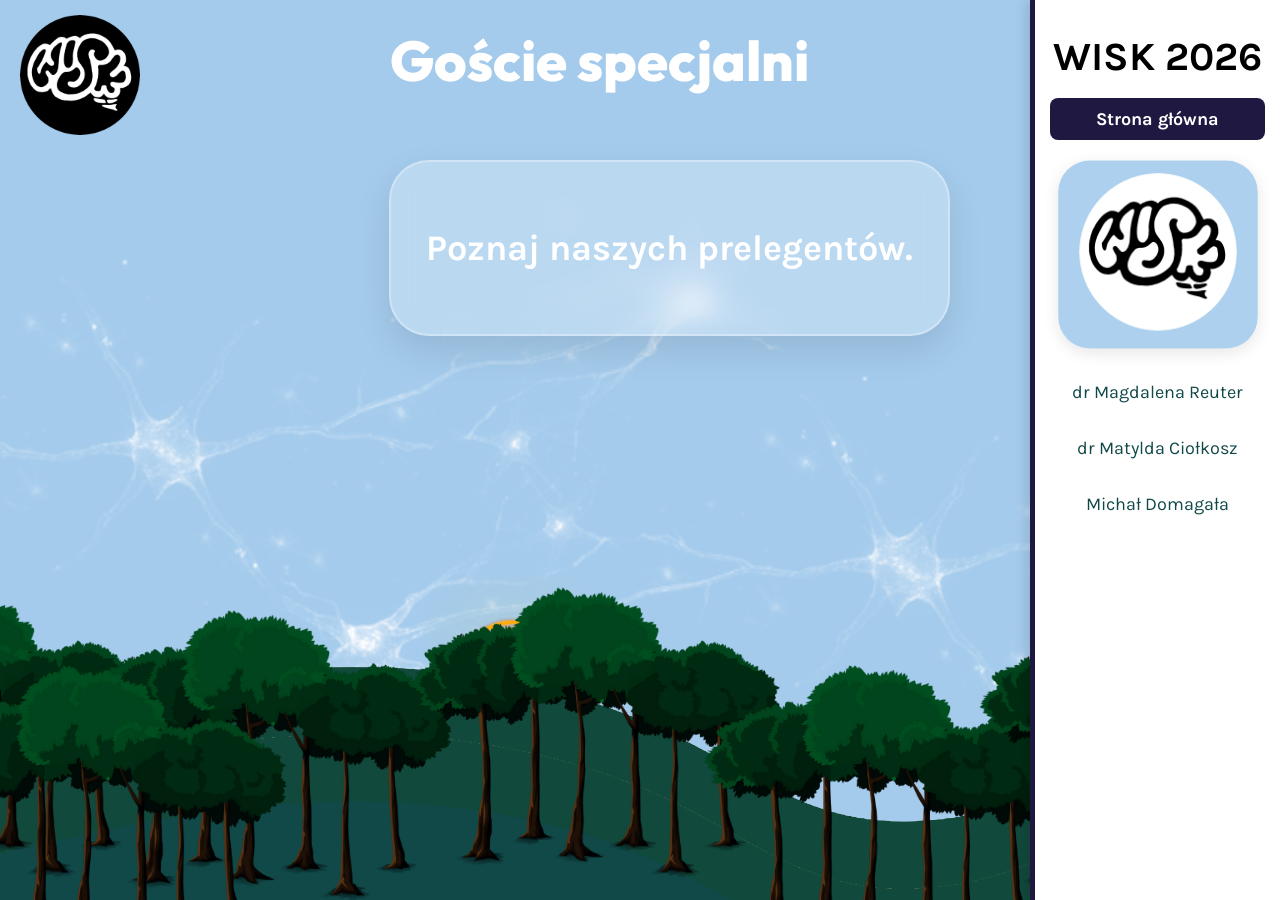
==== prelegenci.html @ db7f02d8 "Add files via upload" ====
<!DOCTYPE html>
<html lang="pl">

<head>
    <meta charset="UTF-8">
    <meta name="viewport" content="width=device-width, initial-scale=1.0">
    <title>WISK 2026 - Prelegenci</title>
    <link href="https://fonts.googleapis.com/css2?family=Outfit:wght@600&family=Karla:wght@400;700&display=swap" rel="stylesheet">
    <link rel="stylesheet" href="styles.css">
    <link rel="stylesheet" href="themes.css">
</head>

<body class="prelegenci-page">
    <button class="hamburger-menu" aria-label="Toggle menu">
        &#9776;
    </button>

    <nav class="side-menu right-menu">
        <h2 class="title">WISK 2026</h2>
        <ul id="menu-list">
            <li class="menu-terminarz"><a href="index.html#speakers">Strona główna</a></li>
            <li class="logo">
                <a href="#home"><img src="images/11.png" alt="Logo" /></a>
            </li>
            <li><a href="#one">dr Magdalena Reuter</a></li>
            <li><a href="#two">dr Matylda Ciołkosz</a></li>
            <li><a href="#three">Michał Domagała</a></li>
        </ul>
    </nav>

    <main>
        <section id="home" class="section sunrise section-right">
            <li class="logo_uj">
                <a href="https://www.google.com/"><img src="images/14.png" alt="Uniwersytet" /></a>
            </li>
            <h1>Goście specjalni</h1>
            <div class="content-cloud">
                <h2>Poznaj naszych prelegentów.</h2>
            </div>
        </section>

        <section id="one" class="section light_mountains section-right">
            <h1>dr Magdalena Reuter</h1>
            <div class="content-cloud scrollable-cloud">
                <h2>Metoda mikrofenomenologiczna w badaniu subiektywnego doświadczenia.</h2>
                <p>Celem wystąpienia i warsztatów jest zaprezentowanie metody wywiadu mikrofenomenologicznego jako drugoosobowej metody w badaniu doświadczenia. Jest
to empiryczna metoda fenomenologiczna zaproponowana przez francuską fenomenolożkę Claire Petitmengin (2006). Metoda ta odpowiada na wyzwania
współczesnych problemów kognitywistyki związanych z koniecznością badania doświadczenia z perspektywy osoby badanej. Metoda ta nazywana jest drugoosobową,
gdyż osoba przeprowadzająca wywiad wchodzi w relację drugoosobową z osobą badaną, kierując wywiadem w taki sposób, aby wydobyć strukturę badanego
doświadczenia. Polega ona na przeprowadzeniu wywiadów częściowo ustrukturyzowanych na temat różnego typu doświadczeń. Może to dotyczyć zarówno
doświadczeń z odległej przeszłości jak i doświadczeń, które wystąpiły tuż przed przeprowadzeniem wywiadu: mamy więc dwa typy doświadczeń – wywoływane lub
prowokowane. Wywiad polega na wprowadzeniu badanego w stan ewokacji, czyli przywołania doświadczenia i zadawaniu pytań w taki sposób by badany skupiał się
na tym doświadczeniu a nie uogólnieniach, kontekście czy reprezentacjach nie mających z nim nic wspólnego. Celem badania jest też prowadzenie wywiadu w taki
sposób, aby wydobyć czasową strukturę doświadczenia (wymiar diachroniczny) oraz skupić się na wybranym momencie doświadczenia (wymiar synchroniczny).
Metoda wywiadu mikrofenomenologicznego, znalazła swoje szerokie zastosowanie praktyczne, zarówno w projektach wpisujących się w nurt badań
kognitywistycznych, jak i szeroko rozumianej fenomenologii. Przykładami takich badań są badania intuicji (C. Petitmengin, 1999; A. Remillieux, 2014), badania
doświadczeń słuchowych (C. Petitmengin et al. 2009), badanie radzenia sobie ze zmianą (A. Remillieux et al. 2010), mikrofenomenologiczne badanie doświadczenia
słynnej „iluzji gumowej ręki” (C. Valenzuela-Moguillansky et al., 2013), badanie wyłaniania się myśli (Petitmengin, 2007; Petitmengin 2016), badanie doświadczenia
ataków padaczki (Petitmengin, 2007), badanie doświadczenia bólu (Valenzuela-Moguillansky, 2013), doświadczeń medytacyjnych (Petitmengin et al., 2019,
Petitmengin et al. 2017), podejmowania decyzji (Petitmengin, et al., 2013), badanie doświadczeń podczas snu (Alcaraz-Sánchez et al., 2022) oraz badanie wizualizacji
narracji (Nowak et al. 2018).</p>
                <p><strong>W wystąpieniu przedstawię główne założenia metody mikrofenomenologicznej oraz pokażę na czym polega przebieg wywiadu. Podczas
warsztatów uczestnicy będą mogli się wcielić w badanych i badaczy i przeprowadzić krótkie wywiady na temat prostych doświadczeń takich jak
zapamiętanie matrycy liczb, wyobrażenie sobie obiektu, przeliterowanie słowa lub doświadczenia słuchania muzyki</strong></p>
            </div>
        </section>

        <section id="two" class="section indigo_trees section-right">
            <h1>dr Matylda Ciołkosz</h1>
            <div class="content-cloud scrollable-cloud">
                <h2>Jak kognitywne są kognitywno-ewolucyjne nauki o religii?</h2>
                <p>Wykład będzie wprowadzeniem do kognitywno-ewolucyjnych nauk o religii (CESR),
zwanych również w Polsce religioznawstwem kognitywnym lub kognitywistyką
religii. Wykład streści historię tej subdyscypliny religioznawstwa oraz wskaże, jakie
są jej główne obszary badawcze i z jakich ustaleń teoretycznych kognitywistyki
czerpie. Wspólnie zastanowimy się, jakie ograniczenia i możliwości wynikają z ram
teoretycznych i metodologicznych przyjętych przez CESR.</p>
            </div>
        </section>

        <section id="three" class="section lavender_mountains section-right">
            <h1>Michał Domagała</h1>
            <div class="content-cloud scrollable-cloud">
                <h2>Zastosowanie technik przetwarzania języka naturalnego w analizie danych tekstowych w psychologii</h2>
                <p>Metody jakościowe w psychologii, oparte na swobodnych wypowiedziach, wywiadach czy opisach własnych
doświadczeń, dostarczają cennych informacji o psychice jednostki, ale często napotykają na ograniczenia związane z
subiektywną interpretacją, brakiem mierzalnych wskaźników oraz czasochłonnością. Rozwiązaniem może być
przetwarzanie języka naturalnego (ang. Natural Language Processing, NLP), zbiór technik pozwalających
automatycznie wydobywać i analizować cechy leksykalne i semantyczne tekstu.
Celem warsztatów jest praktyczne wprowadzenie uczestników w wykorzystanie NLP w psychologii. Uczestnicy będą
pracować na prawdziwych danych tekstowych, takich jak swobodne wypowiedzi, wypracowania czy posty z mediów
społecznościowych. Warsztat rozpocznie się od wprowadzenia prostych technik opartych na częstości słów, poprzez
techniki przybliżające znaczenie semantyczne wypowiedzi i mierzenie podobieństwa między nimi, aż po zaawansowane
modele kontekstowe oparte na neuronowych reprezentacjach języka.
Warsztaty mają za zadanie pokazać, jak dzięki NLP można charakteryzować indywidualne różnice w stylu językowym i
myślowym, analizować znaczenie dominujących pojęć oraz porównywać wypowiedzi pod względem ich treści i
semantyki</p>
            </div>
        </section>
    </main>

    <script src="script.js"></script>
</body>

</html>
---- styles.css ----
:root {
  --white: #FFFFFF;
  --black: hsl(0, 0%, 0%);
  --orange: #FF8C42;
  --light-orange: #F2E6D9;
  --gray-lavender: #8C7B9E;
  --gray-cyan: #3E7C7C;
  --dark-cyan: #114949;
  --dark-indigo: #1f1942;
  --light-gray: #A5A4A4;
  --shadow-color: rgba(0, 0, 0, 0.1);
  --translucent-white: rgba(255, 255, 255, 0.95);
  --side-menu-width: 250px;
}

.partners-container {
    display: flex;
    flex-wrap: wrap;
    gap: 20px;
    justify-content: center;
    width: 100%;
    margin-top: 20px;
}

.partner-cloud {
    background: rgba(164, 203, 236, 0.85);
    color: var(--dark-indigo);
    padding: 15px 30px;
    border-radius: 50px;
    display: flex;
    align-items: center;
    gap: 15px;
    font-size: 1.1rem;
    font-weight: 700;
    backdrop-filter: blur(5px);
    box-shadow: 0 4px 15px rgba(0, 0, 0, 0.1);
    border: 2px solid white;
    transition: transform 0.3s ease, box-shadow 0.3s ease;
}

.partner-cloud img {
    height: 45px;
    width: auto;
    object-fit: contain;
    filter: drop-shadow(0px 2px 4px rgba(0,0,0,0.1));
}

.partner-cloud:hover {
    transform: scale(1.05) translateY(-3px);
    box-shadow: 0 8px 20px rgba(0, 0, 0, 0.15);
}

.side-menu {
    position: fixed;
    right: 0;
    top: 0;
    height: 100vh;
    width: 250px;
    background: var(--white);
    z-index: 1000;
    overflow-y: auto;
    border-left: 5px solid var(--orange);
    box-shadow: -5px 0 10px var(--shadow-color);
}

body:not(.terminarz-page) .side-menu {
    border-left-color: var(--dark-indigo);
}

.title {
    font-size: 2.5rem;
    font-weight: bold;
    color: var(--dark-teal);
    margin-bottom: 0;
    text-align: center;
}

.side-menu a {
    color: var(--dark-cyan);
    text-decoration: none;
    font-size: 18px;
    display: block;
    padding: 12px 20px;
    margin: 5px 15px; /* Odstęp od krawędzi menu */
    text-align: center;
    transition: all 0.4s cubic-bezier(0.175, 0.885, 0.32, 1.275);
    border-radius: 30px; /* Przygotowanie pod chmurkę */
}

.side-menu a.active {
    background: rgba(164, 203, 236, 0.9); /* Jasnoniebieski */
    color: var(--dark-indigo);
    font-weight: 700;
    box-shadow: 0 4px 15px rgba(0, 0, 0, 0.1);
    transform: scale(1.05);
}

/* Usunięcie poprzedniego paska active */
.side-menu a.active::after {
    display: none;
}

* {
    box-sizing: border-box;
}

html, body {
    margin: 0;
    padding: 0;
    font-family: 'Karla', sans-serif;
    scroll-behavior: smooth;
    height: 100%;
    overflow: hidden;
}

body {
    background-repeat: repeat-y;
    font-size: 1.5rem;
}

main {
    width: calc(100vw - 250px);
    height: 100vh;
    max-width: 100vw;
    overflow-y: scroll;
    scroll-snap-type: y mandatory;
    scrollbar-width: none;
    -ms-overflow-style: none;
}

main::-webkit-scrollbar {
    display: none;
}

.side-menu ul {
    list-style: none;
    padding: 0;
    margin: 0;
    padding-top: 8px;
}

.side-menu li {
    margin: 10px 0;
}

.menu-terminarz a {
    background-color: var(--dark-indigo);
    color: var(--white);
    border-radius: 8px;
    padding: 10px 15px; /* Zmniejszony padding */
    font-weight: 700;
}

.terminarz-page .side-menu {
    background: var(--dark-indigo);
}

.terminarz-page .side-menu .title,
.terminarz-page .side-menu a {
    color: var(--white);
}

.terminarz-page .side-menu a.active {
    color: var(--orange);
}

.terminarz-page .menu-terminarz a {
    background-color: var(--orange);
}

/* SEKACJE */
.section {
    position: relative;
    height: 100vh;
    min-height: 100vh;
    display: flex;
    flex-direction: column;
    justify-content: flex-start; /* Układanie od góry */
    align-items: flex-start;
    padding: 160px 80px 60px 80px; /* Zwiększony padding góra (ze 60px na 160px) */
    scroll-snap-align: start;
}

h1 {
    font-family: 'Outfit', sans-serif;
    font-weight: 800;
    font-size: 3.5rem;
    margin-top: 40px;
    margin-bottom: 20px;
    z-index: 10;
    width: 100%;
    text-align: left;
}

.terminarz-page h1 {
    text-align: center;
}

.content-cloud {
    background: rgba(255, 255, 255, 0.25);
    padding: 35px;
    border-radius: 40px;
    backdrop-filter: blur(12px);
    box-shadow: 0 15px 35px rgba(0, 0, 0, 0.1);
    border: 2px solid rgba(255, 255, 255, 0.3);
    z-index: 5;
    width: auto;
    max-width: 900px;
    margin: 0 auto; /* Wyśrodkowanie domyślne */
}

.section-right .content-cloud {
    margin-left: auto;
    margin-right: 0;
}

/* O WYJEŹDZIE - SPECYFICZNY UKŁAD */
.about-container {
    display: flex;
    gap: 30px;
    width: 100%;
    align-items: stretch;
    max-width: 1400px;
}

.about-container .content-cloud {
    flex: 1;
    max-width: none;
}

.about-map-cloud {
    flex: 1;
    background: rgba(255, 255, 255, 0.25);
    padding: 15px;
    border-radius: 40px;
    backdrop-filter: blur(12px);
    box-shadow: 0 15px 35px rgba(0, 0, 0, 0.1);
    border: 2px solid rgba(255, 255, 255, 0.3);
    display: flex;
}

.about-map-cloud iframe {
    width: 100%;
    height: 100%;
    min-height: 350px;
    border: none;
    border-radius: 25px;
}

/* ORGANIZATORZY */
.organizers-container {
    display: flex;
    flex-wrap: wrap;
    gap: 15px;
    margin-top: 20px;
}

.organizer-chip {
    padding: 12px 25px;
    border-radius: 50px;
    color: var(--white);
    font-size: 1rem;
    backdrop-filter: blur(8px);
    border: 1px solid rgba(255, 255, 255, 0.3);
    transition: all 0.3s cubic-bezier(0.175, 0.885, 0.32, 1.275); /* Płynniejsza animacja */
    cursor: default;
}

.organizer-chip:hover {
    transform: scale(1.05) translateY(-5px);
    box-shadow: 0 10px 20px rgba(0, 0, 0, 0.2);
    border-color: rgba(255, 255, 255, 0.6);
}

.organizer-chip.promo { background: linear-gradient(135deg, rgba(255, 140, 66, 0.8), rgba(255, 107, 107, 0.8)); }
.organizer-chip.logi { background: linear-gradient(135deg, rgba(62, 124, 124, 0.8), rgba(17, 103, 103, 0.8)); }
.organizer-chip.docs { background: linear-gradient(135deg, rgba(140, 123, 158, 0.8), rgba(106, 17, 203, 0.8)); }
.organizer-chip.finance { background: linear-gradient(135deg, rgba(30, 132, 73, 0.8), rgba(11, 82, 46, 0.8)); }
.organizer-chip.it { background: linear-gradient(135deg, rgba(31, 25, 66, 0.8), rgba(63, 94, 251, 0.8)); }
.organizer-chip.science { background: linear-gradient(135deg, rgba(192, 57, 43, 0.8), rgba(146, 43, 33, 0.8)); }

/* PRELEGENCI */
.speakers-container {
    display: flex;
    flex-direction: column;
    gap: 25px;
    width: 100%;
    margin-top: 20px;
    align-items: center;
}

.speakers-container .contact-link {
    width: 100%;
    max-width: 600px;
    font-size: 1.5rem;
    padding: 18px 30px;
    text-align: center;
}

/* AKTUALNOŚCI */
.news-container {
    display: flex;
    flex-wrap: wrap;
    gap: 30px;
    width: 100%;
    justify-content: flex-start;
}

.news-post {
    display: flex;
    gap: 20px;
    align-items: center;
    min-width: 450px;
    flex: 1;
    transition: all 0.3s ease;
}

.news-post:hover {
    transform: scale(1.02) translateY(-5px);
}

.post-date {
    display: flex;
    flex-direction: column;
    align-items: center;
    justify-content: center;
    background: rgba(31, 25, 66, 0.8);
    color: var(--white);
    padding: 10px;
    border-radius: 15px;
    min-width: 80px;
    font-weight: 700;
}

.post-date .day { font-size: 1.8rem; line-height: 1; }
.post-date .month { font-size: 0.9rem; color: var(--orange); }
.post-date .year { font-size: 0.8rem; opacity: 0.8; }

.post-content {
    flex: 1;
}

.post-title {
    font-size: 1.3rem;
    margin-bottom: 5px;
    font-weight: 700;
}

.post-excerpt {
    font-size: 1rem;
    margin: 0 !important;
    line-height: 1.4;
}

@media (max-width: 768px) {
    .news-post {
        min-width: 100%;
        flex-direction: column;
        text-align: center;
    }
}

.contact-links-container {
    display: flex;
    flex-wrap: wrap;
    gap: 30px;
    justify-content: center;
    width: 100%;
}

.contact-links-container .content-cloud {
    padding: 15px; /* Mniejszy padding dla pojedynczych przycisków */
    flex: 0 1 auto;
    margin: 0;
}

.contact-links-container .contact-link {
    min-width: 250px;
}

.contact-link {
    padding: 15px 30px;
    border-radius: 50px;
    text-decoration: none;
    color: var(--white);
    font-weight: 700;
    backdrop-filter: blur(8px);
    border: 2px solid rgba(255, 255, 255, 0.3);
    transition: all 0.3s cubic-bezier(0.175, 0.885, 0.32, 1.275);
}

.contact-link:hover {
    transform: scale(1.05) translateY(-5px);
    box-shadow: 0 10px 25px rgba(0, 0, 0, 0.3);
    border-color: rgba(255, 255, 255, 0.7);
    filter: brightness(1.1);
}

.contact-link.mail { background: rgba(15, 118, 110, 0.8); }
.contact-link.facebook { background: rgba(63, 94, 251, 0.8); }
.contact-link.event { background: rgba(106, 17, 203, 0.8); }
.contact-link.instagram { background: rgba(255, 140, 66, 0.8); }

/* LOGA FIXY */
.logo_uj {
    position: fixed;
    top: 15px;
    left: 20px;
    z-index: 1050;
    list-style: none;
}
.logo_uj img { max-width: 120px; height: auto; }

/* Side menu logo fix */
.side-menu .logo {
    text-align: center;
    margin: 20px 0;
    width: 100%;
    display: flex;
    justify-content: center;
}

.side-menu .logo img {
    width: auto;
    max-width: 150px;
    height: auto;
}

h1 {
    font-family: 'Outfit', sans-serif;
    font-weight: 800;
    font-size: 3.5rem;
    position: absolute; /* Powrót do absolute, aby każdy h1 był w swojej sekcji */
    top: 25px;
    left: calc(50% - 125px); /* Centrowanie w obszarze roboczym (bez menu 250px) */
    transform: translateX(-50%);
    margin: 0;
    z-index: 100;
    width: auto;
    text-align: center;
}

.hamburger-menu {
    display: none;
    position: fixed;
    top: 15px;
    right: 15px;
    font-size: 30px;
    z-index: 1100;
    background: none;
    border: none;
    cursor: pointer;
}

/* MEDIA QUERIES */
@media (max-width: 768px) {
    main { width: 100%; }
    .side-menu { right: -100%; transition: 0.3s; width: 80%; }
    .side-menu.active { right: 0; }
    .hamburger-menu { display: block; }
    
    .section {
        padding: 100px 20px 40px 20px;
        height: auto;
        min-height: 100vh;
        justify-content: flex-start;
        overflow-y: visible;
    }

    h1 { font-size: 2rem; text-align: center; margin-top: 0; }
    
    .content-cloud { width: 100%; padding: 20px; border-radius: 25px; }
    
    .about-container { flex-direction: column; }
    .about-map-cloud { min-height: 300px; }
    
    .organizer-chip { width: 100%; text-align: center; }
    
    .logo_uj { display: none; }
}
---- themes.css ----
:root {
  --white: #FFFFFF;
  --black: #000000;
  --orange: #FF8C42;
  --light-orange: #F2E6D9;
  --gray-lavender: #8C7B9E;
  --gray-cyan: #3E7C7C;
  --dark-cyan: #114949;
  --dark-indigo: #1f1942;
  --light-gray: #A5A4A4;
  --light-blue:  #A4CBEC;
  --shadow-color: rgba(0, 0, 0, 0.1);
  --translucent-white: rgba(255, 255, 255, 0.95);
  --sun-r: 255;
  --sun-g: 204;
  --sun-b: 0;
  --sun-tint-alpha: 0.12;
  --sun-tint-alpha-mid: 0.07;
  --sun-tint-alpha-low: 0.03;
  --sun-glow-size: 320px;
}

.sunrise { 
    background-color: var(--light-blue) !important;
    color: var(--white) !important;
    background-image: url('shapes/drzewa.png'), url('shapes/29_2.png'), radial-gradient(circle, rgba(var(--sun-r), var(--sun-g), var(--sun-b), var(--sun-tint-alpha, 0.12)) 0%, rgba(var(--sun-r), var(--sun-g), var(--sun-b), var(--sun-tint-alpha-mid, 0.07)) 42%, rgba(var(--sun-r), var(--sun-g), var(--sun-b), var(--sun-tint-alpha-low, 0.03)) 70%, rgba(var(--sun-r), var(--sun-g), var(--sun-b), 0) 92%), url('images/logo_sun_dark.png'), url('shapes/9.png') !important;
    background-size: cover, cover, calc(var(--sun-glow-size, 320px) * 0.4) calc(var(--sun-glow-size, 320px) * 0.4), calc(var(--sun-size, 80%) * 0.4) auto, cover !important;
    background-position: center bottom, center bottom, center bottom 20%, center bottom 20%, center bottom !important;
    background-repeat: no-repeat, no-repeat, no-repeat, no-repeat, no-repeat !important;
    background-blend-mode: normal, normal, normal, normal, screen !important;
}

.trees_light_orange { 
    background-color: var(--light-orange) !important;
    color: var(--black) !important;
    background-image: url('shapes/drzewa.png'), url('shapes/29_2.png'), radial-gradient(circle, rgba(var(--sun-r), var(--sun-g), var(--sun-b), var(--sun-tint-alpha, 0.12)) 0%, rgba(var(--sun-r), var(--sun-g), var(--sun-b), var(--sun-tint-alpha-mid, 0.07)) 42%, rgba(var(--sun-r), var(--sun-g), var(--sun-b), var(--sun-tint-alpha-low, 0.03)) 70%, rgba(var(--sun-r), var(--sun-g), var(--sun-b), 0) 92%), url('images/logo_sun.png'), url('shapes/9.png') !important;
    background-size: cover, cover, var(--sun-glow-size, 320px) var(--sun-glow-size, 320px), var(--sun-size, 50%) auto, cover !important;
    background-position: center bottom, center bottom, center 78%, center 78%, center bottom !important;
    background-repeat: no-repeat, no-repeat, no-repeat, no-repeat, no-repeat !important;
    background-blend-mode: normal, normal, normal, normal, screen !important;
}

.light_mountains { 
    background-color: var(--light-orange) !important;
    color: var(--black) !important;
    background-image:  url('shapes/29_1.png'), radial-gradient(circle, rgba(var(--sun-r), var(--sun-g), var(--sun-b), var(--sun-tint-alpha, 0.12)) 0%, rgba(var(--sun-r), var(--sun-g), var(--sun-b), var(--sun-tint-alpha-mid, 0.07)) 42%, rgba(var(--sun-r), var(--sun-g), var(--sun-b), var(--sun-tint-alpha-low, 0.03)) 70%, rgba(var(--sun-r), var(--sun-g), var(--sun-b), 0) 92%), url('images/logo_sun.png'), url('shapes/9.png') !important;
    background-size: cover, var(--sun-glow-size, 320px) var(--sun-glow-size, 320px), var(--sun-size, 60%) auto, cover !important;
    background-position: center bottom, center 78%, center 78%, center bottom !important;
    background-repeat: no-repeat, no-repeat, no-repeat, no-repeat !important;
    background-blend-mode: normal, normal, normal, screen !important;
}

.trees_sunset { 
    background-color: var(--orange) !important;
    color: var(--white) !important;
    background-image: url('shapes/drzewa.png'), url('shapes/29_2.png'), radial-gradient(circle, rgba(255, 167, 6, var(--sun-tint-alpha, 0.12)) 0%, rgba(255, 167, 6, var(--sun-tint-alpha-mid, 0.07)) 42%, rgba(255, 167, 6, var(--sun-tint-alpha-low, 0.03)) 70%, rgba(255, 167, 6, 0) 92%), url('images/logo_sun_dark.png'), url('shapes/9.png') !important;
    background-size: cover, cover, var(--sun-glow-size, 320px) var(--sun-glow-size, 320px), var(--sun-size, 80%) auto, cover !important;
    background-position: center bottom, center bottom, center 78%, center 78%, center bottom !important;
    background-repeat: no-repeat, no-repeat, no-repeat, no-repeat, no-repeat !important;
    background-blend-mode: normal, normal, normal, normal, screen !important;
}

.lavender_mountains { 
    background-color: var(--gray-lavender) !important;
    color: var(--white) !important;
    background-image: url('shapes/drzewa.png'), url('shapes/29_2.png'), radial-gradient(circle, rgba(var(--sun-r), var(--sun-g), var(--sun-b), var(--sun-tint-alpha, 0.12)) 0%, rgba(var(--sun-r), var(--sun-g), var(--sun-b), var(--sun-tint-alpha-mid, 0.07)) 42%, rgba(var(--sun-r), var(--sun-g), var(--sun-b), var(--sun-tint-alpha-low, 0.03)) 70%, rgba(var(--sun-r), var(--sun-g), var(--sun-b), 0) 92%), url('images/logo_sun_dark.png'), url('shapes/9.png') !important;
    background-size: cover, cover, var(--sun-glow-size, 320px) var(--sun-glow-size, 320px), var(--sun-size, 90%) auto, cover !important;
    background-position: center bottom, center bottom, center 78%, center 78%, center bottom !important;
    background-repeat: no-repeat, no-repeat, no-repeat, no-repeat, no-repeat !important;
    background-blend-mode: normal, normal, normal, normal, screen !important;
}

.dark_indigo_waves { 
    background-color: var(--dark-indigo) !important;
    color: var(--white) !important;
    background-image: url('shapes/28.png') !important; 
    background-size: cover !important;
    background-position: center !important;
    background-repeat: no-repeat !important; 
}




.indigo_trees { 
    background-color: var(--dark-indigo) !important;
    color: var(--white) !important;
    background-image: url('shapes/drzewa.png'), url('shapes/29_2.png'), radial-gradient(circle, rgba(var(--sun-r), var(--sun-g), var(--sun-b), var(--sun-tint-alpha, 0.12)) 0%, rgba(var(--sun-r), var(--sun-g), var(--sun-b), var(--sun-tint-alpha-mid, 0.07)) 42%, rgba(var(--sun-r), var(--sun-g), var(--sun-b), var(--sun-tint-alpha-low, 0.03)) 70%, rgba(var(--sun-r), var(--sun-g), var(--sun-b), 0) 92%), url('images/logo_sun_dark.png'), url('shapes/9.png') !important;
    background-size: cover, cover, var(--sun-glow-size, 320px) var(--sun-glow-size, 320px), var(--sun-size, 80%) auto, cover !important;
    background-position: center bottom, center bottom, center 78%, center 78%, center bottom !important;
    background-repeat: no-repeat, no-repeat, no-repeat, no-repeat, no-repeat !important;
    background-blend-mode: normal, normal, normal, normal, screen !important;
}

.light_neurons { 
    background-color: var(--dark-indigo) !important;
    color: var(--white) !important;
    background-image: url('shapes/11.png') !important; 
    background-size: cover !important;
    background-position: center !important;
    background-repeat: no-repeat !important; 
}

.dark_cyan_waves { 
    background-color: var(--dark-cyan) !important;
    color: var(--white) !important;
    background-image: url('shapes/32.png') !important; 
    background-size: cover !important;
    background-position: center !important;
    background-repeat: no-repeat !important; 
}
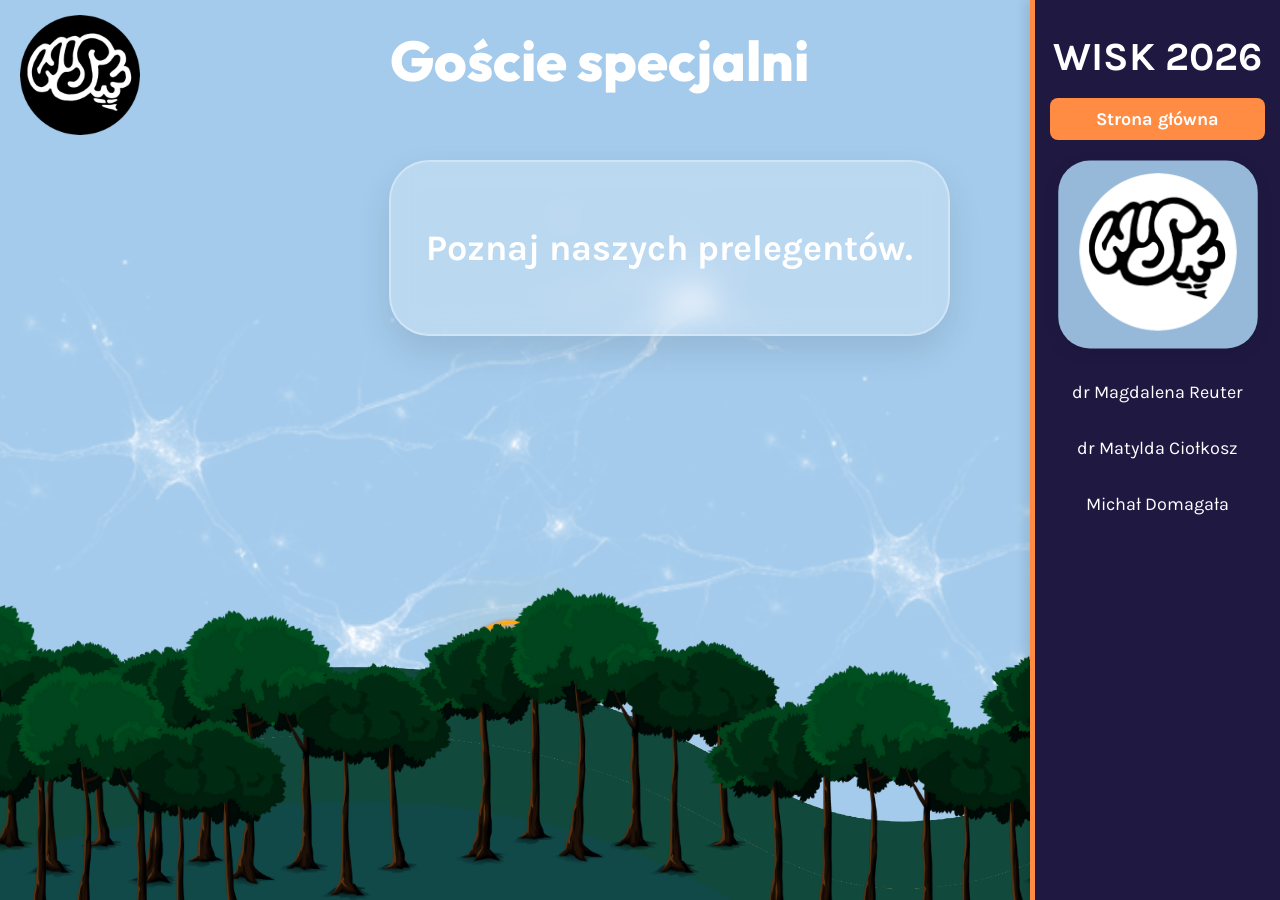
==== commit 2d4538e7: "Add files via upload" ====
--- a/prelegenci.html
+++ b/prelegenci.html
@@ -41,8 +41,9 @@
 
         <section id="one" class="section light_mountains section-right">
             <h1>dr Magdalena Reuter</h1>
+            <h2>Metoda mikrofenomenologiczna w badaniu subiektywnego doświadczenia.</h2>
             <div class="content-cloud scrollable-cloud">
-                <h2>Metoda mikrofenomenologiczna w badaniu subiektywnego doświadczenia.</h2>
+                
                 <p>Celem wystąpienia i warsztatów jest zaprezentowanie metody wywiadu mikrofenomenologicznego jako drugoosobowej metody w badaniu doświadczenia. Jest
 to empiryczna metoda fenomenologiczna zaproponowana przez francuską fenomenolożkę Claire Petitmengin (2006). Metoda ta odpowiada na wyzwania
 współczesnych problemów kognitywistyki związanych z koniecznością badania doświadczenia z perspektywy osoby badanej. Metoda ta nazywana jest drugoosobową,
@@ -67,8 +68,9 @@
 
         <section id="two" class="section indigo_trees section-right">
             <h1>dr Matylda Ciołkosz</h1>
+            <h2>Jak kognitywne są kognitywno-ewolucyjne nauki o religii?</h2>
             <div class="content-cloud scrollable-cloud">
-                <h2>Jak kognitywne są kognitywno-ewolucyjne nauki o religii?</h2>
+                
                 <p>Wykład będzie wprowadzeniem do kognitywno-ewolucyjnych nauk o religii (CESR),
 zwanych również w Polsce religioznawstwem kognitywnym lub kognitywistyką
 religii. Wykład streści historię tej subdyscypliny religioznawstwa oraz wskaże, jakie
@@ -80,8 +82,9 @@
 
         <section id="three" class="section lavender_mountains section-right">
             <h1>Michał Domagała</h1>
+            <h2>Zastosowanie technik przetwarzania języka naturalnego w analizie danych tekstowych w psychologii</h2>
             <div class="content-cloud scrollable-cloud">
-                <h2>Zastosowanie technik przetwarzania języka naturalnego w analizie danych tekstowych w psychologii</h2>
+                
                 <p>Metody jakościowe w psychologii, oparte na swobodnych wypowiedziach, wywiadach czy opisach własnych
 doświadczeń, dostarczają cennych informacji o psychice jednostki, ale często napotykają na ograniczenia związane z
 subiektywną interpretacją, brakiem mierzalnych wskaźników oraz czasochłonnością. Rozwiązaniem może być
--- a/styles.css
+++ b/styles.css
@@ -63,7 +63,7 @@
     box-shadow: -5px 0 10px var(--shadow-color);
 }
 
-body:not(.terminarz-page) .side-menu {
+body:not(.terminarz-page):not(.prelegenci-page) .side-menu {
     border-left-color: var(--dark-indigo);
 }
 
@@ -151,20 +151,25 @@
     font-weight: 700;
 }
 
-.terminarz-page .side-menu {
+.terminarz-page .side-menu,
+.prelegenci-page .side-menu {
     background: var(--dark-indigo);
 }
 
 .terminarz-page .side-menu .title,
-.terminarz-page .side-menu a {
+.prelegenci-page .side-menu .title,
+.terminarz-page .side-menu a,
+.prelegenci-page .side-menu a {
     color: var(--white);
 }
 
-.terminarz-page .side-menu a.active {
+.terminarz-page .side-menu a.active,
+.prelegenci-page .side-menu a.active {
     color: var(--orange);
 }
 
-.terminarz-page .menu-terminarz a {
+.terminarz-page .menu-terminarz a,
+.prelegenci-page .menu-terminarz a {
     background-color: var(--orange);
 }
 
@@ -192,7 +197,8 @@
     text-align: left;
 }
 
-.terminarz-page h1 {
+.terminarz-page h1,
+.prelegenci-page h1 {
     text-align: center;
 }
 
@@ -207,6 +213,26 @@
     width: auto;
     max-width: 900px;
     margin: 0 auto; /* Wyśrodkowanie domyślne */
+}
+
+.scrollable-cloud {
+    max-height: 60vh;
+    overflow-y: auto;
+    scrollbar-width: thin;
+    scrollbar-color: rgba(255, 255, 255, 0.5) transparent;
+}
+
+.scrollable-cloud::-webkit-scrollbar {
+    width: 8px;
+}
+
+.scrollable-cloud::-webkit-scrollbar-track {
+    background: transparent;
+}
+
+.scrollable-cloud::-webkit-scrollbar-thumb {
+    background-color: rgba(255, 255, 255, 0.5);
+    border-radius: 10px;
 }
 
 .section-right .content-cloud {
